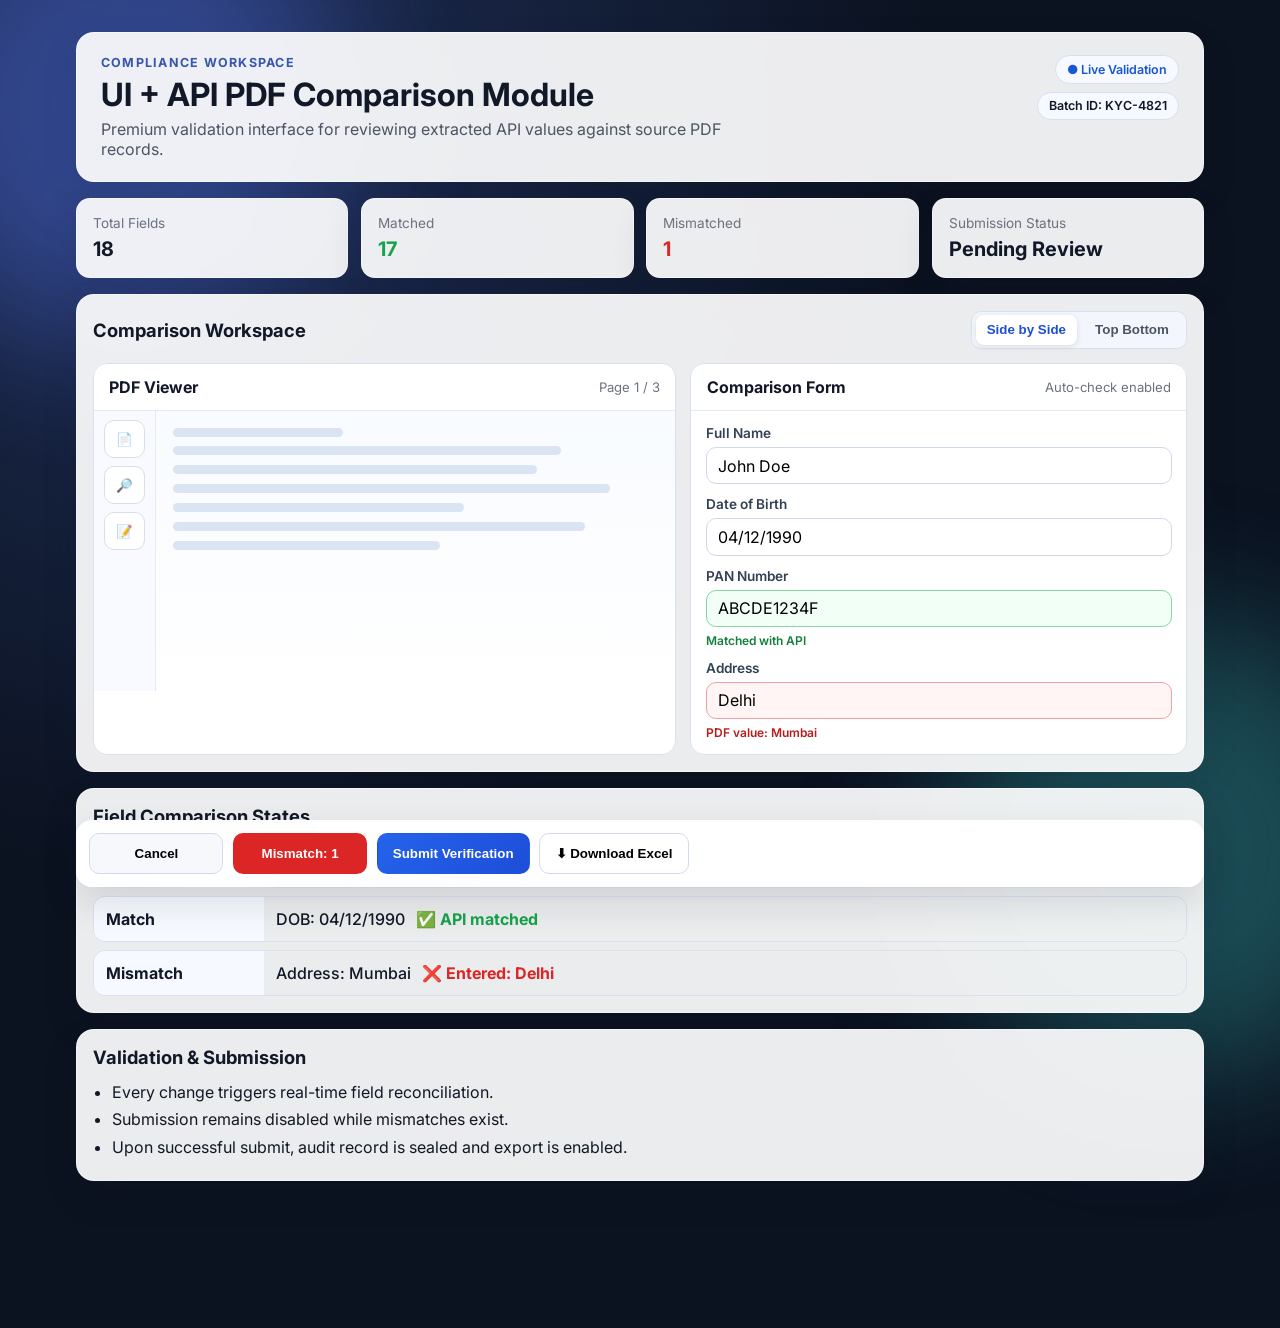
==== index.html @ c4e0f5e8 "Refine UI into premium comparison form design" ====
<!doctype html>
<html lang="en">
  <head>
    <meta charset="UTF-8" />
    <meta name="viewport" content="width=device-width, initial-scale=1.0" />
    <title>PDF Comparison Console</title>
    <link rel="preconnect" href="https://fonts.googleapis.com" />
    <link rel="preconnect" href="https://fonts.gstatic.com" crossorigin />
    <link
      href="https://fonts.googleapis.com/css2?family=Inter:wght@400;500;600;700;800&display=swap"
      rel="stylesheet"
    />
    <link rel="stylesheet" href="styles.css" />
  </head>
  <body>
    <div class="bg-orb orb-a"></div>
    <div class="bg-orb orb-b"></div>

    <main class="app-shell">
      <header class="hero">
        <div>
          <p class="eyebrow">Compliance Workspace</p>
          <h1>UI + API PDF Comparison Module</h1>
          <p class="subtle">
            Premium validation interface for reviewing extracted API values against source PDF records.
          </p>
        </div>
        <div class="hero-meta">
          <span class="chip chip-live">● Live Validation</span>
          <span class="chip">Batch ID: KYC-4821</span>
        </div>
      </header>

      <section class="stats-grid">
        <article class="stat-card">
          <p>Total Fields</p>
          <h3>18</h3>
        </article>
        <article class="stat-card success">
          <p>Matched</p>
          <h3>17</h3>
        </article>
        <article class="stat-card danger">
          <p>Mismatched</p>
          <h3>1</h3>
        </article>
        <article class="stat-card">
          <p>Submission Status</p>
          <h3>Pending Review</h3>
        </article>
      </section>

      <section class="panel">
        <div class="panel-heading">
          <h2>Comparison Workspace</h2>
          <div class="segmented-control" aria-label="Layout Options">
            <button class="active">Side by Side</button>
            <button>Top Bottom</button>
          </div>
        </div>

        <div class="workspace-grid">
          <article class="card viewer">
            <div class="card-head">
              <h3>PDF Viewer</h3>
              <span>Page 1 / 3</span>
            </div>
            <div class="viewer-body">
              <aside class="viewer-rail">
                <button>📄</button>
                <button>🔎</button>
                <button>📝</button>
              </aside>
              <div class="pdf-surface">
                <div class="line w-35"></div>
                <div class="line w-80"></div>
                <div class="line w-75"></div>
                <div class="line w-90"></div>
                <div class="line w-60"></div>
                <div class="line w-85"></div>
                <div class="line w-55"></div>
              </div>
            </div>
          </article>

          <article class="card form">
            <div class="card-head">
              <h3>Comparison Form</h3>
              <span>Auto-check enabled</span>
            </div>
            <form class="field-grid">
              <label>
                <span>Full Name</span>
                <input value="John Doe" />
              </label>
              <label>
                <span>Date of Birth</span>
                <input value="04/12/1990" />
              </label>
              <label class="state-match">
                <span>PAN Number</span>
                <input value="ABCDE1234F" />
                <small>Matched with API</small>
              </label>
              <label class="state-mismatch">
                <span>Address</span>
                <input value="Delhi" />
                <small>PDF value: Mumbai</small>
              </label>
            </form>
          </article>
        </div>
      </section>

      <section class="panel">
        <div class="panel-heading">
          <h2>Field Comparison States</h2>
        </div>
        <div class="state-table">
          <div class="state-row">
            <div class="state-name">Default</div>
            <div class="state-val">John Doe <span class="muted">↔ Enter Name</span></div>
          </div>
          <div class="state-row success">
            <div class="state-name">Match</div>
            <div class="state-val">DOB: 04/12/1990 <span>✅ API matched</span></div>
          </div>
          <div class="state-row danger">
            <div class="state-name">Mismatch</div>
            <div class="state-val">Address: Mumbai <span>❌ Entered: Delhi</span></div>
          </div>
        </div>
      </section>

      <section class="panel">
        <div class="panel-heading">
          <h2>Validation &amp; Submission</h2>
        </div>
        <ul class="bullet-list">
          <li>Every change triggers real-time field reconciliation.</li>
          <li>Submission remains disabled while mismatches exist.</li>
          <li>Upon successful submit, audit record is sealed and export is enabled.</li>
        </ul>
      </section>

      <footer class="action-bar">
        <button class="btn btn-ghost">Cancel</button>
        <button class="btn btn-danger">Mismatch: 1</button>
        <button class="btn btn-primary">Submit Verification</button>
        <button class="btn btn-outline">⬇ Download Excel</button>
      </footer>
    </main>
  </body>
</html>
---- styles.css ----
:root {
  --bg: #0b1220;
  --bg-soft: #111a2f;
  --surface: rgba(255, 255, 255, 0.92);
  --surface-strong: #ffffff;
  --text: #111827;
  --muted: #6b7280;
  --line: #d9e1ef;
  --primary: #2563eb;
  --success: #16a34a;
  --danger: #dc2626;
  --shadow: 0 16px 36px rgba(18, 28, 45, 0.12);
}

* {
  box-sizing: border-box;
}

body {
  margin: 0;
  min-height: 100vh;
  font-family: "Inter", "Segoe UI", Roboto, Helvetica, Arial, sans-serif;
  background: radial-gradient(circle at 15% 10%, #1f2f58, var(--bg) 46%),
    linear-gradient(120deg, var(--bg), var(--bg-soft));
  color: var(--text);
}

.bg-orb {
  position: fixed;
  width: 460px;
  height: 460px;
  border-radius: 50%;
  filter: blur(70px);
  opacity: 0.35;
  pointer-events: none;
}

.orb-a {
  background: #5b7bff;
  top: -120px;
  left: -120px;
}

.orb-b {
  background: #39b7b4;
  right: -120px;
  bottom: -180px;
}

.app-shell {
  position: relative;
  z-index: 1;
  max-width: 1160px;
  margin: 2rem auto;
  padding: 0 1rem 2rem;
}

.hero,
.panel,
.action-bar,
.stat-card,
.card {
  backdrop-filter: blur(10px);
}

.hero {
  background: var(--surface);
  border: 1px solid rgba(255, 255, 255, 0.48);
  box-shadow: var(--shadow);
  border-radius: 18px;
  padding: 1.4rem 1.5rem;
  display: flex;
  justify-content: space-between;
  gap: 1rem;
  align-items: flex-start;
}

.eyebrow {
  margin: 0;
  font-size: 0.78rem;
  text-transform: uppercase;
  letter-spacing: 0.1em;
  color: #3757ad;
  font-weight: 700;
}

.hero h1 {
  margin: 0.3rem 0;
  font-size: clamp(1.25rem, 2.7vw, 2rem);
}

.subtle {
  margin: 0;
  color: #4b5563;
  max-width: 65ch;
}

.hero-meta {
  display: flex;
  flex-direction: column;
  gap: 0.5rem;
  align-items: flex-end;
}

.chip {
  border: 1px solid #d7dfef;
  background: #f6f9ff;
  padding: 0.35rem 0.7rem;
  border-radius: 999px;
  font-size: 0.78rem;
  font-weight: 600;
}

.chip-live {
  color: #1856d3;
}

.stats-grid {
  display: grid;
  grid-template-columns: repeat(4, minmax(0, 1fr));
  gap: 0.8rem;
  margin: 1rem 0;
}

.stat-card {
  background: var(--surface);
  border: 1px solid rgba(255, 255, 255, 0.5);
  box-shadow: var(--shadow);
  border-radius: 14px;
  padding: 1rem;
}

.stat-card p {
  margin: 0;
  color: var(--muted);
  font-size: 0.85rem;
}

.stat-card h3 {
  margin: 0.35rem 0 0;
  font-size: 1.25rem;
}

.stat-card.success h3 { color: var(--success); }
.stat-card.danger h3 { color: var(--danger); }

.panel {
  background: var(--surface);
  border: 1px solid rgba(255, 255, 255, 0.5);
  box-shadow: var(--shadow);
  border-radius: 18px;
  padding: 1rem;
  margin-bottom: 1rem;
}

.panel-heading {
  display: flex;
  justify-content: space-between;
  align-items: center;
  gap: 0.8rem;
  margin-bottom: 0.9rem;
}

.panel h2 {
  margin: 0;
  font-size: 1.15rem;
}

.segmented-control {
  display: inline-grid;
  grid-template-columns: 1fr 1fr;
  border: 1px solid var(--line);
  background: #f3f6fc;
  border-radius: 10px;
  padding: 0.2rem;
  gap: 0.25rem;
}

.segmented-control button {
  border: 0;
  background: transparent;
  padding: 0.45rem 0.7rem;
  border-radius: 8px;
  font-weight: 600;
  color: #4b5563;
}

.segmented-control button.active {
  background: var(--surface-strong);
  box-shadow: 0 2px 6px rgba(15, 23, 42, 0.1);
  color: #1d4ed8;
}

.workspace-grid {
  display: grid;
  grid-template-columns: 1.08fr 0.92fr;
  gap: 0.9rem;
}

.card {
  border: 1px solid var(--line);
  border-radius: 14px;
  overflow: hidden;
  background: #fff;
}

.card-head {
  padding: 0.8rem 0.95rem;
  border-bottom: 1px solid #e3e9f5;
  display: flex;
  justify-content: space-between;
  align-items: center;
}

.card-head h3 {
  margin: 0;
  font-size: 1rem;
}

.card-head span {
  color: #6b7280;
  font-size: 0.82rem;
}

.viewer-body {
  display: grid;
  grid-template-columns: 62px 1fr;
  min-height: 280px;
}

.viewer-rail {
  border-right: 1px solid #e3e9f5;
  background: #f8faff;
  padding: 0.6rem;
  display: grid;
  align-content: start;
  gap: 0.5rem;
}

.viewer-rail button {
  border: 1px solid #d7deec;
  background: white;
  border-radius: 10px;
  height: 38px;
}

.pdf-surface {
  padding: 1.05rem;
  background: linear-gradient(180deg, #f8fbff, #ffffff);
}

.line {
  height: 9px;
  background: #dbe4f3;
  border-radius: 999px;
  margin-bottom: 0.62rem;
}

.w-35 { width: 35%; }
.w-55 { width: 55%; }
.w-60 { width: 60%; }
.w-75 { width: 75%; }
.w-80 { width: 80%; }
.w-85 { width: 85%; }
.w-90 { width: 90%; }

.form .field-grid {
  padding: 0.9rem;
  display: grid;
  gap: 0.75rem;
}

.field-grid label {
  display: grid;
  gap: 0.36rem;
}

.field-grid span {
  font-size: 0.85rem;
  font-weight: 600;
  color: #334155;
}

.field-grid input {
  height: 2.35rem;
  border-radius: 10px;
  border: 1px solid #d0d9ea;
  padding: 0 0.72rem;
  font: inherit;
}

.field-grid small {
  font-size: 0.75rem;
  font-weight: 600;
}

.state-match input {
  border-color: #86d6a0;
  background: #f2fff7;
}

.state-match small {
  color: #15803d;
}

.state-mismatch input {
  border-color: #f0a2a2;
  background: #fff5f5;
}

.state-mismatch small {
  color: #b91c1c;
}

.state-table {
  display: grid;
  gap: 0.5rem;
}

.state-row {
  border: 1px solid var(--line);
  border-radius: 12px;
  overflow: hidden;
  display: grid;
  grid-template-columns: 170px 1fr;
}

.state-name {
  background: #f6f9ff;
  font-weight: 700;
  padding: 0.75rem;
}

.state-val {
  padding: 0.75rem;
  font-weight: 500;
}

.state-val span {
  margin-left: 0.45rem;
  font-weight: 700;
}

.state-row.success span { color: var(--success); }
.state-row.danger span { color: var(--danger); }

.muted { color: #6b7280; }

.bullet-list {
  margin: 0;
  padding-left: 1.2rem;
}

.bullet-list li {
  margin: 0.45rem 0;
}

.action-bar {
  position: sticky;
  bottom: 0.8rem;
  background: rgba(255, 255, 255, 0.96);
  border: 1px solid rgba(255, 255, 255, 0.65);
  box-shadow: var(--shadow);
  border-radius: 16px;
  padding: 0.78rem;
  display: flex;
  flex-wrap: wrap;
  gap: 0.6rem;
}

.btn {
  border: 1px solid transparent;
  border-radius: 10px;
  height: 2.55rem;
  font-weight: 700;
  padding: 0 0.95rem;
  min-width: 134px;
}

.btn-ghost {
  background: #f6f8fc;
  border-color: #d1d9eb;
}

.btn-danger {
  background: #dc2626;
  color: white;
}

.btn-primary {
  background: linear-gradient(135deg, #2563eb, #1d4ed8);
  color: white;
}

.btn-outline {
  background: white;
  border-color: #d1d9eb;
}

@media (max-width: 980px) {
  .stats-grid,
  .workspace-grid {
    grid-template-columns: 1fr 1fr;
  }

  .hero {
    flex-direction: column;
  }

  .hero-meta {
    align-items: flex-start;
    flex-direction: row;
    flex-wrap: wrap;
  }
}

@media (max-width: 680px) {
  .stats-grid,
  .workspace-grid,
  .state-row {
    grid-template-columns: 1fr;
  }

  .panel-heading {
    flex-direction: column;
    align-items: flex-start;
  }
}
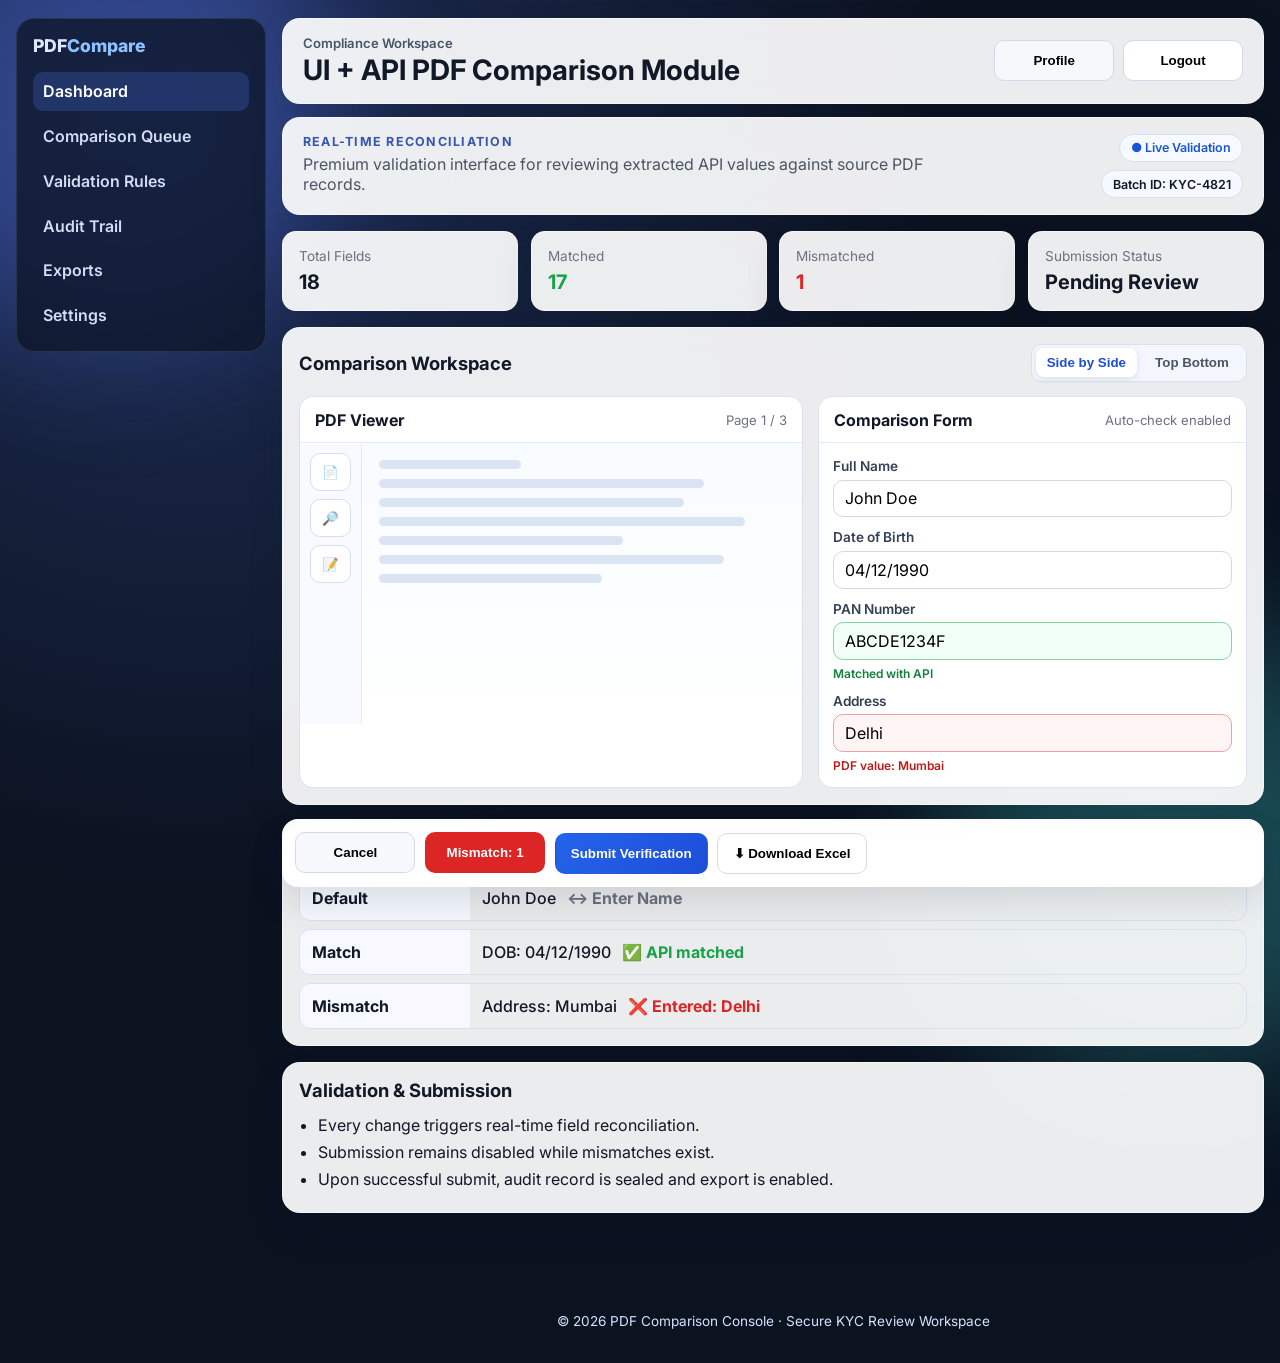
==== commit 3526fff2: "Add top header, left navigation, and footer layout" ====
--- a/index.html
+++ b/index.html
@@ -16,139 +16,167 @@
     <div class="bg-orb orb-a"></div>
     <div class="bg-orb orb-b"></div>
 
-    <main class="app-shell">
-      <header class="hero">
-        <div>
-          <p class="eyebrow">Compliance Workspace</p>
-          <h1>UI + API PDF Comparison Module</h1>
-          <p class="subtle">
-            Premium validation interface for reviewing extracted API values against source PDF records.
-          </p>
-        </div>
-        <div class="hero-meta">
-          <span class="chip chip-live">● Live Validation</span>
-          <span class="chip">Batch ID: KYC-4821</span>
-        </div>
-      </header>
+    <div class="app-layout">
+      <aside class="left-nav">
+        <div class="brand">PDF<span>Compare</span></div>
+        <nav>
+          <a class="active" href="#">Dashboard</a>
+          <a href="#">Comparison Queue</a>
+          <a href="#">Validation Rules</a>
+          <a href="#">Audit Trail</a>
+          <a href="#">Exports</a>
+          <a href="#">Settings</a>
+        </nav>
+      </aside>
 
-      <section class="stats-grid">
-        <article class="stat-card">
-          <p>Total Fields</p>
-          <h3>18</h3>
-        </article>
-        <article class="stat-card success">
-          <p>Matched</p>
-          <h3>17</h3>
-        </article>
-        <article class="stat-card danger">
-          <p>Mismatched</p>
-          <h3>1</h3>
-        </article>
-        <article class="stat-card">
-          <p>Submission Status</p>
-          <h3>Pending Review</h3>
-        </article>
-      </section>
+      <main class="app-shell">
+        <header class="top-header">
+          <div>
+            <p class="top-label">Compliance Workspace</p>
+            <h1>UI + API PDF Comparison Module</h1>
+          </div>
+          <div class="header-actions">
+            <button class="btn btn-ghost">Profile</button>
+            <button class="btn btn-outline">Logout</button>
+          </div>
+        </header>
 
-      <section class="panel">
-        <div class="panel-heading">
-          <h2>Comparison Workspace</h2>
-          <div class="segmented-control" aria-label="Layout Options">
-            <button class="active">Side by Side</button>
-            <button>Top Bottom</button>
+        <section class="hero">
+          <div>
+            <p class="eyebrow">Real-time Reconciliation</p>
+            <p class="subtle">
+              Premium validation interface for reviewing extracted API values against source PDF records.
+            </p>
           </div>
-        </div>
+          <div class="hero-meta">
+            <span class="chip chip-live">● Live Validation</span>
+            <span class="chip">Batch ID: KYC-4821</span>
+          </div>
+        </section>
 
-        <div class="workspace-grid">
-          <article class="card viewer">
-            <div class="card-head">
-              <h3>PDF Viewer</h3>
-              <span>Page 1 / 3</span>
+        <section class="stats-grid">
+          <article class="stat-card">
+            <p>Total Fields</p>
+            <h3>18</h3>
+          </article>
+          <article class="stat-card success">
+            <p>Matched</p>
+            <h3>17</h3>
+          </article>
+          <article class="stat-card danger">
+            <p>Mismatched</p>
+            <h3>1</h3>
+          </article>
+          <article class="stat-card">
+            <p>Submission Status</p>
+            <h3>Pending Review</h3>
+          </article>
+        </section>
+
+        <section class="panel">
+          <div class="panel-heading">
+            <h2>Comparison Workspace</h2>
+            <div class="segmented-control" aria-label="Layout Options">
+              <button class="active">Side by Side</button>
+              <button>Top Bottom</button>
             </div>
-            <div class="viewer-body">
-              <aside class="viewer-rail">
-                <button>📄</button>
-                <button>🔎</button>
-                <button>📝</button>
-              </aside>
-              <div class="pdf-surface">
-                <div class="line w-35"></div>
-                <div class="line w-80"></div>
-                <div class="line w-75"></div>
-                <div class="line w-90"></div>
-                <div class="line w-60"></div>
-                <div class="line w-85"></div>
-                <div class="line w-55"></div>
+          </div>
+
+          <div class="workspace-grid">
+            <article class="card viewer">
+              <div class="card-head">
+                <h3>PDF Viewer</h3>
+                <span>Page 1 / 3</span>
               </div>
+              <div class="viewer-body">
+                <aside class="viewer-rail">
+                  <button>📄</button>
+                  <button>🔎</button>
+                  <button>📝</button>
+                </aside>
+                <div class="pdf-surface">
+                  <div class="line w-35"></div>
+                  <div class="line w-80"></div>
+                  <div class="line w-75"></div>
+                  <div class="line w-90"></div>
+                  <div class="line w-60"></div>
+                  <div class="line w-85"></div>
+                  <div class="line w-55"></div>
+                </div>
+              </div>
+            </article>
+
+            <article class="card form">
+              <div class="card-head">
+                <h3>Comparison Form</h3>
+                <span>Auto-check enabled</span>
+              </div>
+              <form class="field-grid">
+                <label>
+                  <span>Full Name</span>
+                  <input value="John Doe" />
+                </label>
+                <label>
+                  <span>Date of Birth</span>
+                  <input value="04/12/1990" />
+                </label>
+                <label class="state-match">
+                  <span>PAN Number</span>
+                  <input value="ABCDE1234F" />
+                  <small>Matched with API</small>
+                </label>
+                <label class="state-mismatch">
+                  <span>Address</span>
+                  <input value="Delhi" />
+                  <small>PDF value: Mumbai</small>
+                </label>
+              </form>
+            </article>
+          </div>
+        </section>
+
+        <section class="panel">
+          <div class="panel-heading">
+            <h2>Field Comparison States</h2>
+          </div>
+          <div class="state-table">
+            <div class="state-row">
+              <div class="state-name">Default</div>
+              <div class="state-val">John Doe <span class="muted">↔ Enter Name</span></div>
             </div>
-          </article>
+            <div class="state-row success">
+              <div class="state-name">Match</div>
+              <div class="state-val">DOB: 04/12/1990 <span>✅ API matched</span></div>
+            </div>
+            <div class="state-row danger">
+              <div class="state-name">Mismatch</div>
+              <div class="state-val">Address: Mumbai <span>❌ Entered: Delhi</span></div>
+            </div>
+          </div>
+        </section>
 
-          <article class="card form">
-            <div class="card-head">
-              <h3>Comparison Form</h3>
-              <span>Auto-check enabled</span>
-            </div>
-            <form class="field-grid">
-              <label>
-                <span>Full Name</span>
-                <input value="John Doe" />
-              </label>
-              <label>
-                <span>Date of Birth</span>
-                <input value="04/12/1990" />
-              </label>
-              <label class="state-match">
-                <span>PAN Number</span>
-                <input value="ABCDE1234F" />
-                <small>Matched with API</small>
-              </label>
-              <label class="state-mismatch">
-                <span>Address</span>
-                <input value="Delhi" />
-                <small>PDF value: Mumbai</small>
-              </label>
-            </form>
-          </article>
-        </div>
-      </section>
+        <section class="panel">
+          <div class="panel-heading">
+            <h2>Validation &amp; Submission</h2>
+          </div>
+          <ul class="bullet-list">
+            <li>Every change triggers real-time field reconciliation.</li>
+            <li>Submission remains disabled while mismatches exist.</li>
+            <li>Upon successful submit, audit record is sealed and export is enabled.</li>
+          </ul>
+        </section>
 
-      <section class="panel">
-        <div class="panel-heading">
-          <h2>Field Comparison States</h2>
-        </div>
-        <div class="state-table">
-          <div class="state-row">
-            <div class="state-name">Default</div>
-            <div class="state-val">John Doe <span class="muted">↔ Enter Name</span></div>
-          </div>
-          <div class="state-row success">
-            <div class="state-name">Match</div>
-            <div class="state-val">DOB: 04/12/1990 <span>✅ API matched</span></div>
-          </div>
-          <div class="state-row danger">
-            <div class="state-name">Mismatch</div>
-            <div class="state-val">Address: Mumbai <span>❌ Entered: Delhi</span></div>
-          </div>
-        </div>
-      </section>
+        <footer class="action-bar">
+          <button class="btn btn-ghost">Cancel</button>
+          <button class="btn btn-danger">Mismatch: 1</button>
+          <button class="btn btn-primary">Submit Verification</button>
+          <button class="btn btn-outline">⬇ Download Excel</button>
+        </footer>
 
-      <section class="panel">
-        <div class="panel-heading">
-          <h2>Validation &amp; Submission</h2>
-        </div>
-        <ul class="bullet-list">
-          <li>Every change triggers real-time field reconciliation.</li>
-          <li>Submission remains disabled while mismatches exist.</li>
-          <li>Upon successful submit, audit record is sealed and export is enabled.</li>
-        </ul>
-      </section>
-
-      <footer class="action-bar">
-        <button class="btn btn-ghost">Cancel</button>
-        <button class="btn btn-danger">Mismatch: 1</button>
-        <button class="btn btn-primary">Submit Verification</button>
-        <button class="btn btn-outline">⬇ Download Excel</button>
-      </footer>
-    </main>
+        <footer class="page-footer">
+          © 2026 PDF Comparison Console · Secure KYC Review Workspace
+        </footer>
+      </main>
+    </div>
   </body>
 </html>
--- a/styles.css
+++ b/styles.css
@@ -12,9 +12,7 @@
   --shadow: 0 16px 36px rgba(18, 28, 45, 0.12);
 }
 
-* {
-  box-sizing: border-box;
-}
+* { box-sizing: border-box; }
 
 body {
   margin: 0;
@@ -35,26 +33,64 @@
   pointer-events: none;
 }
 
-.orb-a {
-  background: #5b7bff;
-  top: -120px;
-  left: -120px;
-}
-
-.orb-b {
-  background: #39b7b4;
-  right: -120px;
-  bottom: -180px;
-}
-
-.app-shell {
+.orb-a { background: #5b7bff; top: -120px; left: -120px; }
+.orb-b { background: #39b7b4; right: -120px; bottom: -180px; }
+
+.app-layout {
+  max-width: 1320px;
+  margin: 1.1rem auto;
+  padding: 0 1rem;
+  display: grid;
+  grid-template-columns: 250px 1fr;
+  gap: 1rem;
   position: relative;
   z-index: 1;
-  max-width: 1160px;
-  margin: 2rem auto;
-  padding: 0 1rem 2rem;
-}
-
+}
+
+.left-nav {
+  background: rgba(12, 20, 38, 0.75);
+  border: 1px solid rgba(255, 255, 255, 0.1);
+  border-radius: 18px;
+  padding: 1rem;
+  color: #dbe8ff;
+  backdrop-filter: blur(10px);
+  height: fit-content;
+  position: sticky;
+  top: 1rem;
+}
+
+.brand {
+  font-size: 1.1rem;
+  font-weight: 800;
+  margin-bottom: 1rem;
+}
+
+.brand span { color: #8cc2ff; }
+
+.left-nav nav {
+  display: grid;
+  gap: 0.35rem;
+}
+
+.left-nav a {
+  text-decoration: none;
+  color: #d2dcf2;
+  padding: 0.6rem 0.65rem;
+  border-radius: 10px;
+  font-weight: 600;
+}
+
+.left-nav a.active,
+.left-nav a:hover {
+  background: rgba(66, 105, 201, 0.3);
+  color: #fff;
+}
+
+.app-shell {
+  padding-bottom: 1rem;
+}
+
+.top-header,
 .hero,
 .panel,
 .action-bar,
@@ -63,12 +99,42 @@
   backdrop-filter: blur(10px);
 }
 
-.hero {
+.top-header {
   background: var(--surface);
   border: 1px solid rgba(255, 255, 255, 0.48);
   box-shadow: var(--shadow);
   border-radius: 18px;
-  padding: 1.4rem 1.5rem;
+  padding: 1rem 1.25rem;
+  display: flex;
+  justify-content: space-between;
+  align-items: center;
+  gap: 1rem;
+}
+
+.top-header h1 {
+  margin: 0.15rem 0 0;
+  font-size: clamp(1.1rem, 2.2vw, 1.8rem);
+}
+
+.top-label {
+  margin: 0;
+  color: #475569;
+  font-weight: 600;
+  font-size: 0.82rem;
+}
+
+.header-actions {
+  display: flex;
+  gap: 0.55rem;
+}
+
+.hero {
+  margin-top: 0.8rem;
+  background: var(--surface);
+  border: 1px solid rgba(255, 255, 255, 0.48);
+  box-shadow: var(--shadow);
+  border-radius: 18px;
+  padding: 1rem 1.25rem;
   display: flex;
   justify-content: space-between;
   gap: 1rem;
@@ -84,23 +150,9 @@
   font-weight: 700;
 }
 
-.hero h1 {
-  margin: 0.3rem 0;
-  font-size: clamp(1.25rem, 2.7vw, 2rem);
-}
-
-.subtle {
-  margin: 0;
-  color: #4b5563;
-  max-width: 65ch;
-}
-
-.hero-meta {
-  display: flex;
-  flex-direction: column;
-  gap: 0.5rem;
-  align-items: flex-end;
-}
+.subtle { margin: 0.35rem 0 0; color: #4b5563; max-width: 65ch; }
+
+.hero-meta { display: flex; flex-direction: column; gap: 0.5rem; align-items: flex-end; }
 
 .chip {
   border: 1px solid #d7dfef;
@@ -111,9 +163,7 @@
   font-weight: 600;
 }
 
-.chip-live {
-  color: #1856d3;
-}
+.chip-live { color: #1856d3; }
 
 .stats-grid {
   display: grid;
@@ -130,17 +180,8 @@
   padding: 1rem;
 }
 
-.stat-card p {
-  margin: 0;
-  color: var(--muted);
-  font-size: 0.85rem;
-}
-
-.stat-card h3 {
-  margin: 0.35rem 0 0;
-  font-size: 1.25rem;
-}
-
+.stat-card p { margin: 0; color: var(--muted); font-size: 0.85rem; }
+.stat-card h3 { margin: 0.35rem 0 0; font-size: 1.25rem; }
 .stat-card.success h3 { color: var(--success); }
 .stat-card.danger h3 { color: var(--danger); }
 
@@ -161,10 +202,7 @@
   margin-bottom: 0.9rem;
 }
 
-.panel h2 {
-  margin: 0;
-  font-size: 1.15rem;
-}
+.panel h2 { margin: 0; font-size: 1.15rem; }
 
 .segmented-control {
   display: inline-grid;
@@ -191,11 +229,7 @@
   color: #1d4ed8;
 }
 
-.workspace-grid {
-  display: grid;
-  grid-template-columns: 1.08fr 0.92fr;
-  gap: 0.9rem;
-}
+.workspace-grid { display: grid; grid-template-columns: 1.08fr 0.92fr; gap: 0.9rem; }
 
 .card {
   border: 1px solid var(--line);
@@ -212,21 +246,10 @@
   align-items: center;
 }
 
-.card-head h3 {
-  margin: 0;
-  font-size: 1rem;
-}
-
-.card-head span {
-  color: #6b7280;
-  font-size: 0.82rem;
-}
-
-.viewer-body {
-  display: grid;
-  grid-template-columns: 62px 1fr;
-  min-height: 280px;
-}
+.card-head h3 { margin: 0; font-size: 1rem; }
+.card-head span { color: #6b7280; font-size: 0.82rem; }
+
+.viewer-body { display: grid; grid-template-columns: 62px 1fr; min-height: 280px; }
 
 .viewer-rail {
   border-right: 1px solid #e3e9f5;
@@ -244,18 +267,8 @@
   height: 38px;
 }
 
-.pdf-surface {
-  padding: 1.05rem;
-  background: linear-gradient(180deg, #f8fbff, #ffffff);
-}
-
-.line {
-  height: 9px;
-  background: #dbe4f3;
-  border-radius: 999px;
-  margin-bottom: 0.62rem;
-}
-
+.pdf-surface { padding: 1.05rem; background: linear-gradient(180deg, #f8fbff, #ffffff); }
+.line { height: 9px; background: #dbe4f3; border-radius: 999px; margin-bottom: 0.62rem; }
 .w-35 { width: 35%; }
 .w-55 { width: 55%; }
 .w-60 { width: 60%; }
@@ -264,22 +277,9 @@
 .w-85 { width: 85%; }
 .w-90 { width: 90%; }
 
-.form .field-grid {
-  padding: 0.9rem;
-  display: grid;
-  gap: 0.75rem;
-}
-
-.field-grid label {
-  display: grid;
-  gap: 0.36rem;
-}
-
-.field-grid span {
-  font-size: 0.85rem;
-  font-weight: 600;
-  color: #334155;
-}
+.form .field-grid { padding: 0.9rem; display: grid; gap: 0.75rem; }
+.field-grid label { display: grid; gap: 0.36rem; }
+.field-grid span { font-size: 0.85rem; font-weight: 600; color: #334155; }
 
 .field-grid input {
   height: 2.35rem;
@@ -289,33 +289,13 @@
   font: inherit;
 }
 
-.field-grid small {
-  font-size: 0.75rem;
-  font-weight: 600;
-}
-
-.state-match input {
-  border-color: #86d6a0;
-  background: #f2fff7;
-}
-
-.state-match small {
-  color: #15803d;
-}
-
-.state-mismatch input {
-  border-color: #f0a2a2;
-  background: #fff5f5;
-}
-
-.state-mismatch small {
-  color: #b91c1c;
-}
-
-.state-table {
-  display: grid;
-  gap: 0.5rem;
-}
+.field-grid small { font-size: 0.75rem; font-weight: 600; }
+.state-match input { border-color: #86d6a0; background: #f2fff7; }
+.state-match small { color: #15803d; }
+.state-mismatch input { border-color: #f0a2a2; background: #fff5f5; }
+.state-mismatch small { color: #b91c1c; }
+
+.state-table { display: grid; gap: 0.5rem; }
 
 .state-row {
   border: 1px solid var(--line);
@@ -325,35 +305,15 @@
   grid-template-columns: 170px 1fr;
 }
 
-.state-name {
-  background: #f6f9ff;
-  font-weight: 700;
-  padding: 0.75rem;
-}
-
-.state-val {
-  padding: 0.75rem;
-  font-weight: 500;
-}
-
-.state-val span {
-  margin-left: 0.45rem;
-  font-weight: 700;
-}
-
+.state-name { background: #f6f9ff; font-weight: 700; padding: 0.75rem; }
+.state-val { padding: 0.75rem; font-weight: 500; }
+.state-val span { margin-left: 0.45rem; font-weight: 700; }
 .state-row.success span { color: var(--success); }
 .state-row.danger span { color: var(--danger); }
-
 .muted { color: #6b7280; }
 
-.bullet-list {
-  margin: 0;
-  padding-left: 1.2rem;
-}
-
-.bullet-list li {
-  margin: 0.45rem 0;
-}
+.bullet-list { margin: 0; padding-left: 1.2rem; }
+.bullet-list li { margin: 0.45rem 0; }
 
 .action-bar {
   position: sticky;
@@ -374,27 +334,32 @@
   height: 2.55rem;
   font-weight: 700;
   padding: 0 0.95rem;
-  min-width: 134px;
-}
-
-.btn-ghost {
-  background: #f6f8fc;
-  border-color: #d1d9eb;
-}
-
-.btn-danger {
-  background: #dc2626;
-  color: white;
-}
-
-.btn-primary {
-  background: linear-gradient(135deg, #2563eb, #1d4ed8);
-  color: white;
-}
-
-.btn-outline {
-  background: white;
-  border-color: #d1d9eb;
+  min-width: 120px;
+}
+
+.btn-ghost { background: #f6f8fc; border-color: #d1d9eb; }
+.btn-danger { background: #dc2626; color: white; }
+.btn-primary { background: linear-gradient(135deg, #2563eb, #1d4ed8); color: white; }
+.btn-outline { background: white; border-color: #d1d9eb; }
+
+.page-footer {
+  margin-top: 1rem;
+  text-align: center;
+  color: #d5e2ff;
+  font-size: 0.85rem;
+}
+
+@media (max-width: 1100px) {
+  .app-layout { grid-template-columns: 1fr; }
+  .left-nav {
+    position: static;
+    display: grid;
+    gap: 0.6rem;
+  }
+  .left-nav nav {
+    grid-template-columns: repeat(3, minmax(0, 1fr));
+    display: grid;
+  }
 }
 
 @media (max-width: 980px) {
@@ -403,8 +368,10 @@
     grid-template-columns: 1fr 1fr;
   }
 
-  .hero {
+  .hero,
+  .top-header {
     flex-direction: column;
+    align-items: flex-start;
   }
 
   .hero-meta {
@@ -417,7 +384,8 @@
 @media (max-width: 680px) {
   .stats-grid,
   .workspace-grid,
-  .state-row {
+  .state-row,
+  .left-nav nav {
     grid-template-columns: 1fr;
   }
 
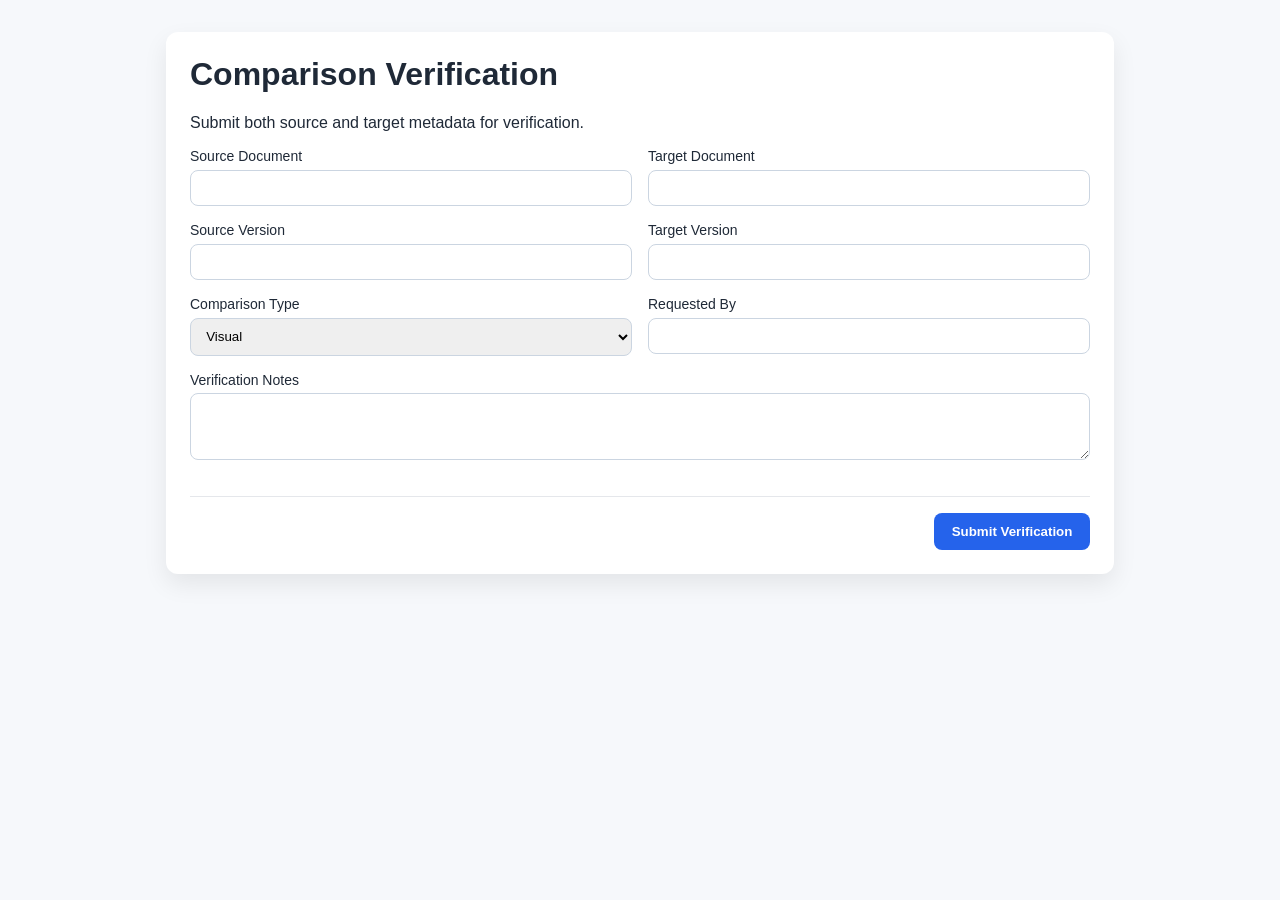
==== commit 375f23b6: "Fix comparison form submission wiring and field names" ====
--- a/index.html
+++ b/index.html
@@ -1,182 +1,66 @@
 <!doctype html>
 <html lang="en">
-  <head>
-    <meta charset="UTF-8" />
-    <meta name="viewport" content="width=device-width, initial-scale=1.0" />
-    <title>PDF Comparison Console</title>
-    <link rel="preconnect" href="https://fonts.googleapis.com" />
-    <link rel="preconnect" href="https://fonts.gstatic.com" crossorigin />
-    <link
-      href="https://fonts.googleapis.com/css2?family=Inter:wght@400;500;600;700;800&display=swap"
-      rel="stylesheet"
-    />
-    <link rel="stylesheet" href="styles.css" />
-  </head>
-  <body>
-    <div class="bg-orb orb-a"></div>
-    <div class="bg-orb orb-b"></div>
+<head>
+  <meta charset="utf-8" />
+  <meta name="viewport" content="width=device-width,initial-scale=1" />
+  <title>PDF Comparison Verification</title>
+  <style>
+    body { font-family: Arial, sans-serif; margin: 0; background: #f6f8fb; color: #1f2937; }
+    .container { max-width: 900px; margin: 2rem auto; background: white; border-radius: 12px; padding: 1.5rem; box-shadow: 0 10px 25px rgba(0,0,0,.08); }
+    h1 { margin-top: 0; }
+    .grid { display: grid; grid-template-columns: repeat(2, minmax(0,1fr)); gap: 1rem; }
+    label { display: block; font-size: .875rem; margin-bottom: .35rem; }
+    input, select, textarea { width: 100%; box-sizing: border-box; padding: .6rem .7rem; border: 1px solid #cbd5e1; border-radius: 8px; }
+    .full { grid-column: 1 / -1; }
+    .footer { margin-top: 2rem; display: flex; justify-content: flex-end; border-top: 1px solid #e5e7eb; padding-top: 1rem; }
+    button { background: #2563eb; color: #fff; border: 0; border-radius: 8px; padding: .7rem 1.1rem; font-weight: 600; cursor: pointer; }
+  </style>
+</head>
+<body>
+  <div class="container">
+    <h1>Comparison Verification</h1>
+    <p>Submit both source and target metadata for verification.</p>
 
-    <div class="app-layout">
-      <aside class="left-nav">
-        <div class="brand">PDF<span>Compare</span></div>
-        <nav>
-          <a class="active" href="#">Dashboard</a>
-          <a href="#">Comparison Queue</a>
-          <a href="#">Validation Rules</a>
-          <a href="#">Audit Trail</a>
-          <a href="#">Exports</a>
-          <a href="#">Settings</a>
-        </nav>
-      </aside>
+    <form id="comparison-form" method="post" action="/api/comparisons/verify">
+      <div class="grid">
+        <div>
+          <label for="sourceDocument">Source Document</label>
+          <input id="sourceDocument" name="sourceDocument" type="text" required />
+        </div>
+        <div>
+          <label for="targetDocument">Target Document</label>
+          <input id="targetDocument" name="targetDocument" type="text" required />
+        </div>
+        <div>
+          <label for="sourceVersion">Source Version</label>
+          <input id="sourceVersion" name="sourceVersion" type="text" required />
+        </div>
+        <div>
+          <label for="targetVersion">Target Version</label>
+          <input id="targetVersion" name="targetVersion" type="text" required />
+        </div>
+        <div>
+          <label for="comparisonType">Comparison Type</label>
+          <select id="comparisonType" name="comparisonType" required>
+            <option value="visual">Visual</option>
+            <option value="text">Text</option>
+            <option value="hybrid">Hybrid</option>
+          </select>
+        </div>
+        <div>
+          <label for="requestedBy">Requested By</label>
+          <input id="requestedBy" name="requestedBy" type="email" required />
+        </div>
+        <div class="full">
+          <label for="notes">Verification Notes</label>
+          <textarea id="notes" name="notes" rows="3"></textarea>
+        </div>
+      </div>
+    </form>
 
-      <main class="app-shell">
-        <header class="top-header">
-          <div>
-            <p class="top-label">Compliance Workspace</p>
-            <h1>UI + API PDF Comparison Module</h1>
-          </div>
-          <div class="header-actions">
-            <button class="btn btn-ghost">Profile</button>
-            <button class="btn btn-outline">Logout</button>
-          </div>
-        </header>
-
-        <section class="hero">
-          <div>
-            <p class="eyebrow">Real-time Reconciliation</p>
-            <p class="subtle">
-              Premium validation interface for reviewing extracted API values against source PDF records.
-            </p>
-          </div>
-          <div class="hero-meta">
-            <span class="chip chip-live">● Live Validation</span>
-            <span class="chip">Batch ID: KYC-4821</span>
-          </div>
-        </section>
-
-        <section class="stats-grid">
-          <article class="stat-card">
-            <p>Total Fields</p>
-            <h3>18</h3>
-          </article>
-          <article class="stat-card success">
-            <p>Matched</p>
-            <h3>17</h3>
-          </article>
-          <article class="stat-card danger">
-            <p>Mismatched</p>
-            <h3>1</h3>
-          </article>
-          <article class="stat-card">
-            <p>Submission Status</p>
-            <h3>Pending Review</h3>
-          </article>
-        </section>
-
-        <section class="panel">
-          <div class="panel-heading">
-            <h2>Comparison Workspace</h2>
-            <div class="segmented-control" aria-label="Layout Options">
-              <button class="active">Side by Side</button>
-              <button>Top Bottom</button>
-            </div>
-          </div>
-
-          <div class="workspace-grid">
-            <article class="card viewer">
-              <div class="card-head">
-                <h3>PDF Viewer</h3>
-                <span>Page 1 / 3</span>
-              </div>
-              <div class="viewer-body">
-                <aside class="viewer-rail">
-                  <button>📄</button>
-                  <button>🔎</button>
-                  <button>📝</button>
-                </aside>
-                <div class="pdf-surface">
-                  <div class="line w-35"></div>
-                  <div class="line w-80"></div>
-                  <div class="line w-75"></div>
-                  <div class="line w-90"></div>
-                  <div class="line w-60"></div>
-                  <div class="line w-85"></div>
-                  <div class="line w-55"></div>
-                </div>
-              </div>
-            </article>
-
-            <article class="card form">
-              <div class="card-head">
-                <h3>Comparison Form</h3>
-                <span>Auto-check enabled</span>
-              </div>
-              <form class="field-grid">
-                <label>
-                  <span>Full Name</span>
-                  <input value="John Doe" />
-                </label>
-                <label>
-                  <span>Date of Birth</span>
-                  <input value="04/12/1990" />
-                </label>
-                <label class="state-match">
-                  <span>PAN Number</span>
-                  <input value="ABCDE1234F" />
-                  <small>Matched with API</small>
-                </label>
-                <label class="state-mismatch">
-                  <span>Address</span>
-                  <input value="Delhi" />
-                  <small>PDF value: Mumbai</small>
-                </label>
-              </form>
-            </article>
-          </div>
-        </section>
-
-        <section class="panel">
-          <div class="panel-heading">
-            <h2>Field Comparison States</h2>
-          </div>
-          <div class="state-table">
-            <div class="state-row">
-              <div class="state-name">Default</div>
-              <div class="state-val">John Doe <span class="muted">↔ Enter Name</span></div>
-            </div>
-            <div class="state-row success">
-              <div class="state-name">Match</div>
-              <div class="state-val">DOB: 04/12/1990 <span>✅ API matched</span></div>
-            </div>
-            <div class="state-row danger">
-              <div class="state-name">Mismatch</div>
-              <div class="state-val">Address: Mumbai <span>❌ Entered: Delhi</span></div>
-            </div>
-          </div>
-        </section>
-
-        <section class="panel">
-          <div class="panel-heading">
-            <h2>Validation &amp; Submission</h2>
-          </div>
-          <ul class="bullet-list">
-            <li>Every change triggers real-time field reconciliation.</li>
-            <li>Submission remains disabled while mismatches exist.</li>
-            <li>Upon successful submit, audit record is sealed and export is enabled.</li>
-          </ul>
-        </section>
-
-        <footer class="action-bar">
-          <button class="btn btn-ghost">Cancel</button>
-          <button class="btn btn-danger">Mismatch: 1</button>
-          <button class="btn btn-primary">Submit Verification</button>
-          <button class="btn btn-outline">⬇ Download Excel</button>
-        </footer>
-
-        <footer class="page-footer">
-          © 2026 PDF Comparison Console · Secure KYC Review Workspace
-        </footer>
-      </main>
-    </div>
-  </body>
+    <footer class="footer">
+      <button type="submit" form="comparison-form">Submit Verification</button>
+    </footer>
+  </div>
+</body>
 </html>
